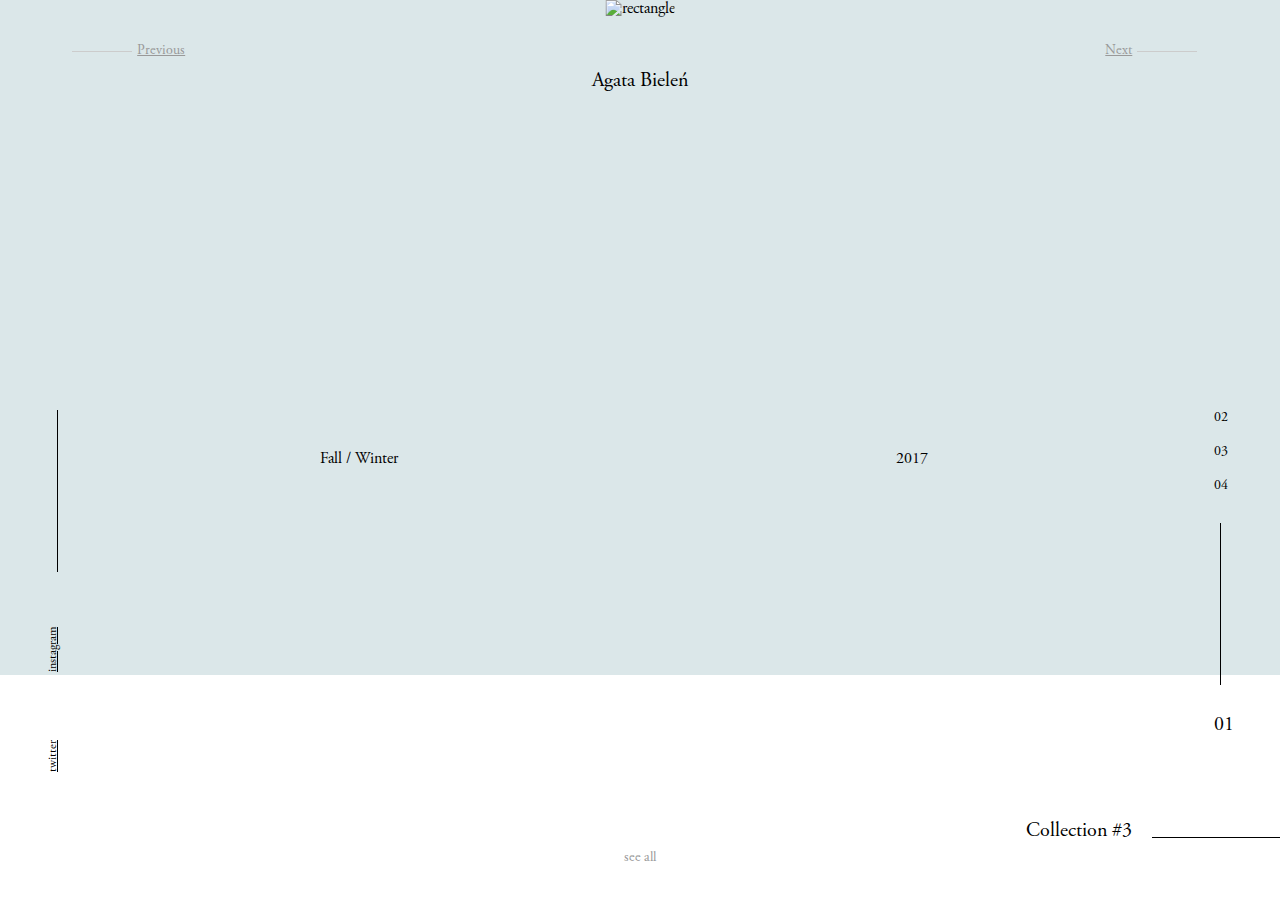
==== page_2.html @ 28c313ec "Add files via upload" ====
﻿<!DOCTYPE html>

<html lang="en" xmlns="http://www.w3.org/1999/xhtml">
<head>
    <meta charset="utf-8" />
    <title>Agata Bielen</title>

    <link rel="stylesheet" href="index.css" />

    <!--><link rel="stylesheet" href="index.js" />
    <script src="https://ajax.googleapis.com/ajax/libs/jquery/3.3.1/jquery.min.js"></script></-->

    <!--Настройка области просмотра-->
    <meta name="viewport" content="width=device-width, initial-scale=1.0">
</head>
<body>
    <div id="container_1">
        <div class="prevNextBlock">
            <div class="prevNextLine"></div>
            <div class="textType_grey_2">Previous</div>
        </div>
        <div class="prevNextBlock">
            <div class="textType_grey_2">Next</div>
            <div class="prevNextLine"></div>
        </div>
    </div>
    <div id="upHalfScreen">
        <img src="img/rectangle 4.png" alt="rectangle" id="rect_4" />
        <div id="girl_1_2"></div>
    </div>
    <div id="social" class="textType_black_3">
        <div class="socialLine"></div>
        <div class="socialText">instagram</div>
        <div class="socialText">twitter</div>
    </div>
    <div class="textType_black_1" id="agata_belein">Agata Bieleń</div>
    <div class="PageNumb textType_black_3">
        <div class="textType_black_2">02<br /><br />03<br /><br />04</div><br /><br />
        <div class="socialLine"></div><br /><br />
        <div class="textType_black_1">01</div>
    </div>
    <div id="p_2_leftText">Fall / Winter</div>
    <div id="p_2_rightText">2017</div>
    <div id="p_2_bottomText" class="textType_black_1">Collection #3</div>
    <div id="p_2_bottomLine"></div>



    <div class="textType_grey_1 seeAll" id="seeAll_p2">see all</div>
</body>
</html>
---- index.css ----
﻿@font-face {
    font-family: "AGaramondPro-Regular";
    src: url("AGaramondPro-Regular.otf") format("opentype");
}

* {
    padding: 0px;
    margin: 0px;
    text-decoration: none;
    font-family: "AGaramondPro-Regular";
}

body {
    display: block;
    align-content: center;
    padding: 0px;
    margin: 0px;
    height: 100vh;
    width: 100%;
    background-color: #ffffff;
    position: relative;
}

table {
    width: 86%;
    margin-left: 14%;
}

tr {
    height: 30px;
}

td {
    width: 50%;
}

.textType_black_1 {
    font-size: 20px;
    font-weight: 100;
    color: #000000;
}

.textType_black_2 {
    font-size: 14px;
    font-weight: 100;
    color: #000000;
}

.textType_black_3 {
    font-size: 12px;
    font-weight: 100;
    color: #000000;
}

.textType_black_4 {
    font-size: 66px;
    font-weight: 100;
    color: #000000;
}

.textType_grey_1 {
    font-size: 14px;
    font-weight: 100;
    color: #999999;
}

.textType_grey_2 {
    font-size: 14px;
    font-weight: 100;
    color: #999999;
    text-decoration: underline;
}

#catalogue {
    position: absolute;
    z-index: -1;
    font-size: 30vh;
    max-width: 100%;
    overflow: hidden;
    color: #f6efef;
    top: 50%;
    left: 50%;
    transform: translate(-50%, -50%);
}

#social {
    position: absolute;
    display: flex;
    flex-direction: column;
    bottom: 10%;
    left: 4%;
    width: 15px;
    height: 400px;
    //transform: translate(-50%, -50%);
}

.socialLine {
    width: 0.5px;
    height: 18vh;
    background-color: #000000;
    margin-left: 6px;
}

.socialText {
    transform: rotate(270deg);
    text-decoration: underline;
    margin-left: -5px;
    margin-top: 30px;
    width: 70px;
    height: 70px;
}

.PageNumb {
    position: absolute;
    display: flex;
    flex-direction: column;
    bottom: 10%;
    right: 4%;
    width: 15px;
    height: 400px;
}

#container_1 {
    height: 4vh;
    width: 92%;
    margin: 0 auto;
    display: flex;
    flex-direction: row;
    justify-content: space-between;
    align-items: flex-end;
}

#line_top_left {
    height: 1px;
    width: 12%;
    background-color: #cccccc;
    margin: 0;
}

#line_top_right {
    height: 1px;
    width: 12%;
    background-color: #cccccc;
    margin: 0;
}

#line_bottom_left {
    height: 1px;
    width: 12%;
    background-color: #cccccc;
    margin: 0;
}

#line_bottom_right {
    height: 1px;
    width: 12%;
    background-color: #cccccc;
    margin: 0;
}

.prevNextLine {
    height: 1px;
    width: 40%;
    background-color: #cccccc;
    margin: 0 5px 0 5px;
}

#agata_belein {
    display: block;
    text-align: center;
    margin-bottom: 2vh;
}

#seeAll_p0 {
    margin-top: 7vh;
    text-decoration: line-through;
}

#seeAll_p1 {
    margin-top: 57vh;
}

#seeAll_p2 {
    margin-top: 84vh;
}

.seeAll {
    display: block;
    text-align: center;
}

#container_2 {
    height: 33vh;
    width: 92%;
    margin-top: 0;
    margin-left: auto;
    margin-right: auto;
    display: flex;
    flex-direction: row;
    justify-content: space-around;
    align-items: center;
}

#container_3 {
    height: 33vh;
    width: 92%;
    margin-top: 8vh;
    margin-left: auto;
    margin-right: auto;
    display: flex;
    flex-direction: row;
    justify-content: space-around;
    align-items: center;
}

#container_4 {
    height: 4vh;
    width: 92%;
    margin: 0 auto;
    display: flex;
    flex-direction: row;
    justify-content: space-between;
    align-items: flex-end;
}

.containerPics {
    display: flex;
    flex-direction: row;
    justify-content: space-around;
    height: 100%;
    width: 50%;
}

.containerText {
    display: flex;
    flex-direction: row;
    justify-content: space-around;
    height: 100%;
    width: 50%;
}

.tableDown {
    display: flex;
    align-items: flex-end;
}

.containerPics_Cell {
    display: flex;
    flex-direction: row;
    justify-content: space-between;
    width: 35%;
    height: 32.5vh;
}

.containerText_Cell {
    width: 35%;
    height: 32.5vh;
}

.containerPics_Cell_Text {
    width: 14%;
    height: 32.5vh;
    position: relative;
}

.collName {
    width: 60px;
    height: 60px;
    text-align: right;
    transform: rotate(270deg);
}

.lineName {
    width: 120px;
    height: 35px;
    position: absolute;
    bottom: 0;
}

.arrowPos {
    position: absolute;
    top: 24vh;
}

.containerPics_Cell_Pics {
    width: 86%;
    height: 100%;
    background-position: center;
    background-size: cover;
}

#pic_1_1 {
    background-image: url(img/1.png);

}

#pic_1_2 {
    background-image: url(img/2.png);
}

#pic_1_3 {
    background-image: url(img/3.png);
}

#pic_1_4 {
    background-image: url(img/4.png);
}

/*Стрелка*/
.icono-arrow1-left {
    position: relative;
    display: inline-block;
    vertical-align: middle;
    color: #999999;
    box-sizing: border-box;
    width: 8px;
    height: 8px;
    border-width: 1.5px 1.5px 0 0;
    border-style: solid;
    margin: 10px;
    transform: rotate(45deg);
}
    .icono-arrow1-left:after, .icono-arrow1-left:before {
        content: "";
        box-sizing: border-box;
        right: 0;
        top: -1px;
        position: absolute;
        height: 1px;
        box-shadow: inset 0 0 0 32px;
        transform: rotate(-45deg);
        width: 16px;
        transform-origin: right top;
        right: 0;
        top: -1px;
        position: absolute;
        height: 1px;
        box-shadow: inset 0 0 0 32px;
        transform: rotate(-45deg);
        width: 16px;
        transform-origin: right top;
    }
/*Стрелка*/

/*Страницы 2-3*/
.prevNextBlock {
    height: 4vh;
    width: 150px;
    margin: 0;
    display: flex;
    flex-direction: row;
    justify-content: center;
    align-items: center;
}


/*Страница 2*/
#rightHalfScreen {
    position: absolute;
    width: 50%;
    height: 100vh;
    margin-left: 50%;
    background-color: #ede0df;
    z-index: -2;
}

#rect_3 {
    width: 80%;
    height: 100vh;
    transform: translate(10%, 0);
    z-index: -1;
}

#girl_1_1 {
    background-image: url(img/1_1.png);
    background-repeat: no-repeat;
    background-position: center;
    background-size: cover;
    position: absolute;
    top: 7vh;
    left: 15%;
    width: 50%;
    height: 86vh;
    z-index: 0;
}

#rightLine {
    margin-top: 15vh;
    margin-left: 10%;
}

#article {
    position: absolute;
    z-index: 0;
    bottom: 7vh;
    left: 36%;
    width: 250px;
    height: 350px;
}

#articleLine {
    background-color: black;
    width: 100%;
    height: 0.5px;
    margin-bottom: 15px;
}

#articleText {
    width: 75%;
}
/*Страница 2*/


/*Страница 3*/
#upHalfScreen {
    position: absolute;
    width: 100%;
    height: 75vh;
    top: 0;
    background-color: #dbe7e9;
    z-index: -2;
}

#rect_4 {
    width: 33%;
    height: 100vh;
    margin-left: 50%;
    transform: translate(-50%, 0);
    z-index: -1;
}

#girl_1_2 {
    background-image: url(img/1_2.png);
    background-repeat: no-repeat;
    background-position: center;
    background-size: cover;
    position: absolute;
    top: 20vh;
    left: 50%;
    transform: translate(-50%, 0);
    width: 20%;
    height: 60vh;
    z-index: 0;
}

#p_2_leftText {
    position: absolute;
    top: 50vh;
    left: 25%;
}

#p_2_rightText {
    position: absolute;
    top: 50vh;
    left: 70%;
}

#p_2_bottomText {
    position: absolute;
    top: 91vh;
    right: 10%;
    margin-right: 20px;
}

#p_2_bottomLine {
    position: absolute;
    top: 93vh;
    right: 0;
    background-color: black;
    width: 10%;
    height: 1px;
    margin-left: 20px;
}

@media (max-width: 600px) {
    #catalogue {
        display: none;
    }
    #social {
        display: none;
    }
    #container_1 {
        display: none;
    }

    .PageNumb {
        display: none;
    }

    #agata_belein {
        width: 96%;
        margin: 20px auto;
    }
    
    #container_2 {
        flex-direction: column;
        width: 90%;
        height: 1000px;
        margin: 0 auto;
    }

    #container_3 {
        flex-direction: column;
        width: 90%;
        height: 1000px;
        margin: 0 auto;
    }
    .containerPics {
        flex-direction: column;
        width: 80%;
        height: 800px;
    }
    .containerPics_Cell {
        width: 100%;
        height: 330px;
        //margin-bottom: 20px;
    }
    .containerText {
        height: 200px;
        width: 100%;
        margin-top: 10px;
    }

    table {
    width: 90%;
    margin: 0 auto;
    }
    
    td {
        width: 50%;
    }

    .containerText_Cell:first-child {
        width: 100%;
        height: 400px;
        padding-left: 25px;

    }
    .containerText_Cell:nth-child(2) {
        width: 50%;
        height: 400px;
        padding-left: 15px;
    }

    #seeAll_p0 {
        width: 90%;
        margin: 10px auto;
    }
    #container_4 {
        display: none;
    }
    .tableDown {
        display: block;
        //align-items: flex-end;
    }

    /*2 страница*/
    #rightHalfScreen {
        width: 70%;
        height: 100vh;
        margin-left: 30%;
        margin-right: 0;
        margin-top: -20px;
    }
    #girl_1_1 {
        top: 7vh;
        left: -15%;
        width: 85%;
        height: 80vh;
    }
    #article {
        bottom: 17%;
        left: 10%;
        width: 80%;
        height: 200px;
    }
    #articleLine {
        display: none;
    }
    #articleText {
        width: 100%;
    }
    #seeAll_p1 {
        position: absolute;
        bottom: 10vh;
        left: 45%;
        margin: 0;
    }
    #rightLine {
        position: absolute;
        top: 20vh;
        left: 0;
        width: 80%;
        height: 80px;
    }

    /*3 страница*/
    #upHalfScreen {
        height: 75vh;
        top: -20px;
    }
    #rect_4 {
        width: 80%;
        height: 80%;
        margin-left: 15%;
        transform: translate(-5%, 0);
    }
    #girl_1_2 {
        top: 20%;
        left: 50%;
        transform: translate(-50%, 0);
        width: 70%;
        height: 90%;
    }
    #p_2_bottomText {
        top: 82%;
        right: 10%;
        margin-right: 20px;
    }
    #p_2_bottomLine {
        top: 84%;
        right: 0;
        width: 10%;
        margin-left: 20px;
    }
    #seeAll_p2 {
        position: absolute;
        bottom: 5vh;
        left: 45%;
        margin: 0;
    }
}

@media (min-width: 601px) and (max-width: 1000px) {
    .textType_black_1 {
        font-size: 18px;
    }

    .textType_black_2 {
        font-size: 10px;
    }

    .textType_black_3 {
        font-size: 10px;
    }

    .textType_black_4 {
        font-size: 50px;
    }

    .textType_grey_1 {
        font-size: 10px;
    }

    .textType_grey_2 {
        font-size: 10px;
    }

}
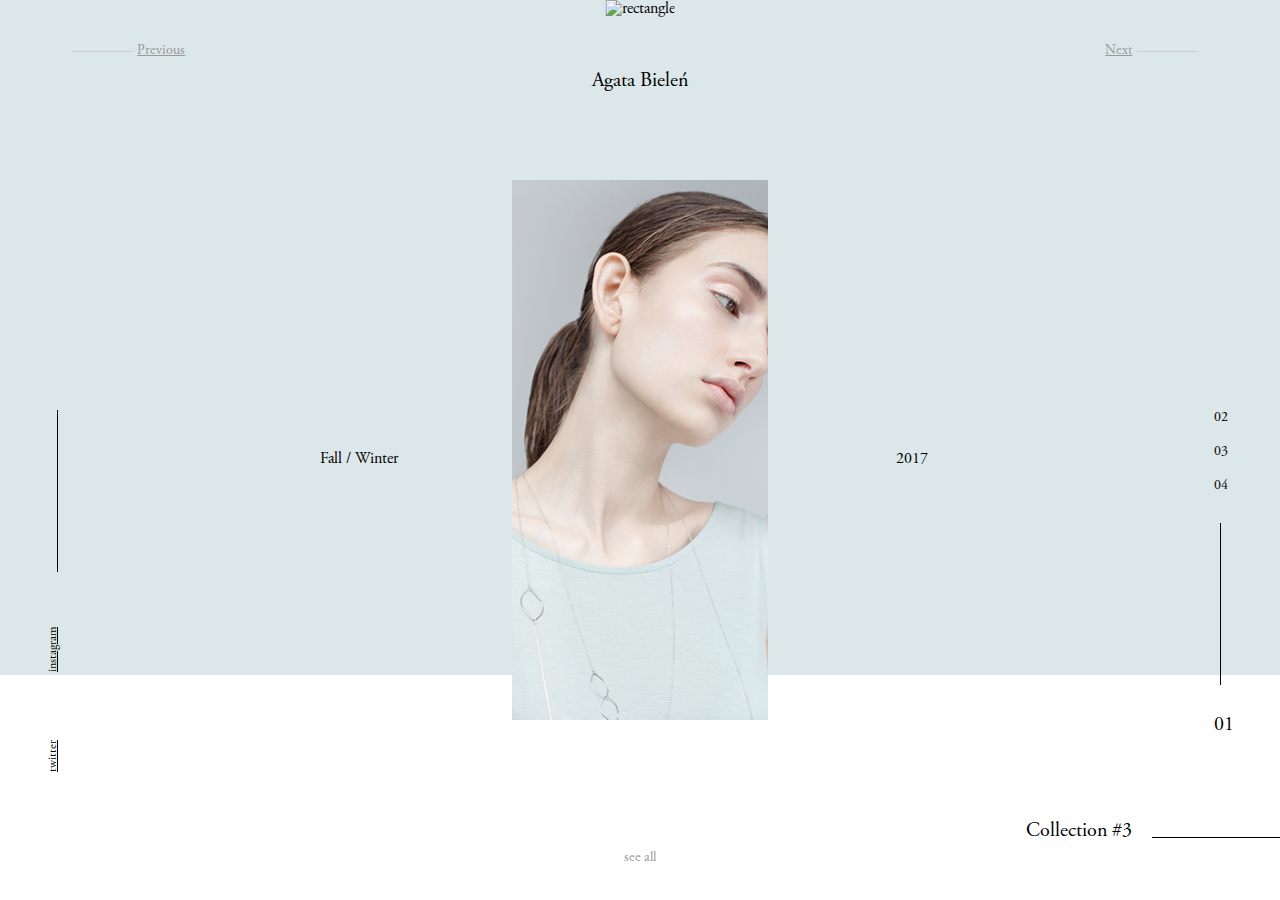
==== commit 82e99522: "Update page_2.html" ====
--- a/page_2.html
+++ b/page_2.html
@@ -25,7 +25,7 @@
         </div>
     </div>
     <div id="upHalfScreen">
-        <img src="img/rectangle 4.png" alt="rectangle" id="rect_4" />
+        <img src="img/rectangle_4.png" alt="rectangle" id="rect_4" />
         <div id="girl_1_2"></div>
     </div>
     <div id="social" class="textType_black_3">
@@ -48,4 +48,4 @@
 
     <div class="textType_grey_1 seeAll" id="seeAll_p2">see all</div>
 </body>
-</html>+</html>
